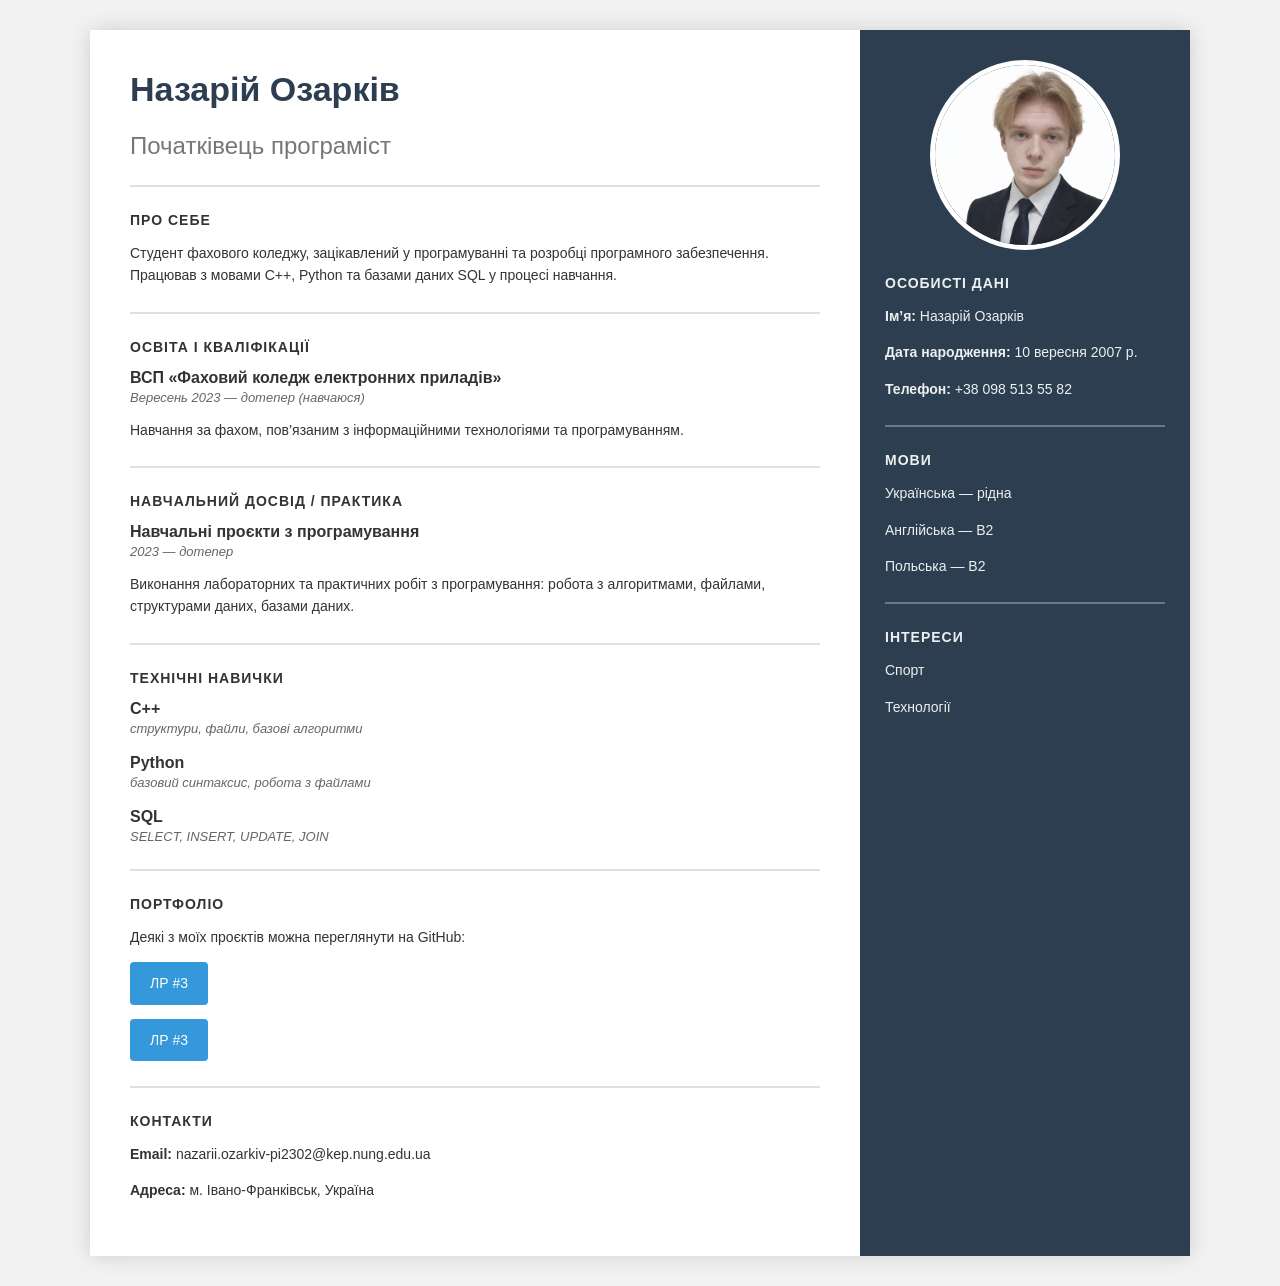
==== index.html @ 941fafd8 "Update index.html" ====
<!DOCTYPE html>
<html lang="uk">
<head>
    <meta charset="UTF-8">
    <title>Резюме</title>
    <link rel="stylesheet" href="LR3/styles/main.css">
</head>
<body>

<div class="container">

    <main class="content">

        <h1>Назарій Озарків</h1>
        <h2>Початківець програміст</h2>

        <div class="divider"></div>

        <section>
            <h3>Про себе</h3>
            <p>
                Студент фахового коледжу, зацікавлений у програмуванні та розробці програмного
                забезпечення. Працював з мовами C++, Python та базами даних SQL у процесі навчання.
            </p>
        </section>

        <div class="divider"></div>

        <section>
            <h3>Освіта і кваліфікації</h3>

            <div class="cv-item">
                <div class="cv-title">
                    ВСП «Фаховий коледж електронних приладів»
                </div>
                <div class="cv-subtitle">
                    Вересень 2023 — дотепер (навчаюся)
                </div>
                <p>
                    Навчання за фахом, пов’язаним з інформаційними технологіями та програмуванням.
                </p>
            </div>
        </section>

        <div class="divider"></div>

        <section>
            <h3>Навчальний досвід / практика</h3>

            <div class="cv-item">
                <div class="cv-title">Навчальні проєкти з програмування</div>
                <div class="cv-subtitle">2023 — дотепер</div>
                <p>
                    Виконання лабораторних та практичних робіт з програмування:
                    робота з алгоритмами, файлами, структурами даних, базами даних.
                </p>
            </div>
        </section>

        <div class="divider"></div>

        <section>
            <h3>Технічні навички</h3>

            <div class="cv-item">
                <div class="cv-title">C++</div>
                <div class="cv-subtitle">структури, файли, базові алгоритми</div>
            </div>

            <div class="cv-item">
                <div class="cv-title">Python</div>
                <div class="cv-subtitle">базовий синтаксис, робота з файлами</div>
            </div>

            <div class="cv-item">
                <div class="cv-title">SQL</div>
                <div class="cv-subtitle">SELECT, INSERT, UPDATE, JOIN</div>
            </div>
        </section>

        <div class="divider"></div>

        <section>
            <h3>Портфоліо</h3>
            <p>Деякі з моїх проєктів можна переглянути на GitHub:</p>
            <p><a href="LR1/individua_LR1/index.html" class="button">ЛР #3</a></p>
            <p><a href="LR3/menu.html" class="button">ЛР #3</a></p>
        </section>

        <div class="divider"></div>

        <section>
            <h3>Контакти</h3>
            <p><strong>Email:</strong> nazarii.ozarkiv-pi2302@kep.nung.edu.ua</p>
            <p><strong>Адреса:</strong> м. Івано-Франківськ, Україна</p>
        </section>

    </main>

    <aside class="sidebar">

        <div class="avatar">
            <img src="photo.png" alt="Фото" class="avatar-img">
        </div>

        <h3>Особисті дані</h3>
        <p><strong>Ім’я:</strong> Назарій Озарків</p>
        <p><strong>Дата народження:</strong> 10 вересня 2007 р.</p>
        <p><strong>Телефон:</strong> +38 098 513 55 82</p>

        <div class="divider"></div>

        <h3>Мови</h3>
        <p>Українська — рідна</p>
        <p>Англійська — B2</p>
        <p>Польська — B2</p>

        <div class="divider"></div>

        <h3>Інтереси</h3>
        <p>Спорт</p>
        <p>Технології</p>

    </aside>

</div>

</body>
</html>
---- LR3/styles/main.css ----
body {
    margin: 0;
    font-family: Arial, sans-serif;
    background: #f2f2f2;
    color: #333;
}

.container {
    display: flex;
    max-width: 1100px;
    margin: 30px auto;
    background: white;
    box-shadow: 0 0 20px rgba(0,0,0,0.15);
}

.content {
    width: 70%;
    padding: 40px;
    box-sizing: border-box;
}

.sidebar {
    width: 30%;
    background: #2c3e50;
    color: #ecf0f1;
    padding: 30px 25px;
    box-sizing: border-box;
}

.avatar {
    width: 180px;
    height: 180px;
    margin: 0 auto 25px;
    border-radius: 50%;
    overflow: hidden;
    border: 5px solid #ffffff;
}

.avatar-img {
    width: 100%;
    height: 100%;
    object-fit: cover;
    display: block;
}

.divider {
    margin: 25px 0;
    border-bottom: 2px solid #e0e0e0;
}

.sidebar .divider {
    border-bottom: 2px solid rgba(255,255,255,0.3);
}


h1 {
    margin-top: 0;
    font-size: 34px;
    color: #2c3e50;
}

h2 {
    font-weight: normal;
    color: #777;
    margin-top: 5px;
}

h3 {
    text-transform: uppercase;
    font-size: 14px;
    letter-spacing: 1px;
}


.cv-item {
    margin-bottom: 18px;
}

.cv-title {
    font-weight: bold;
    font-size: 16px;
}

.cv-subtitle {
    font-size: 13px;
    font-style: italic;
    color: #666;
    margin-top: 3px;
}

p {
    font-size: 14px;
    line-height: 1.6;
}

.sidebar p {
    font-size: 14px;
}

/* button link style */
a.button {
    display: inline-block;
    padding: 10px 20px;
    background-color: #3498db;
    color: #fff;
    text-decoration: none;
    border-radius: 4px;
    transition: background-color 0.3s;
}
a.button:hover {
    background-color: #2980b9;
}
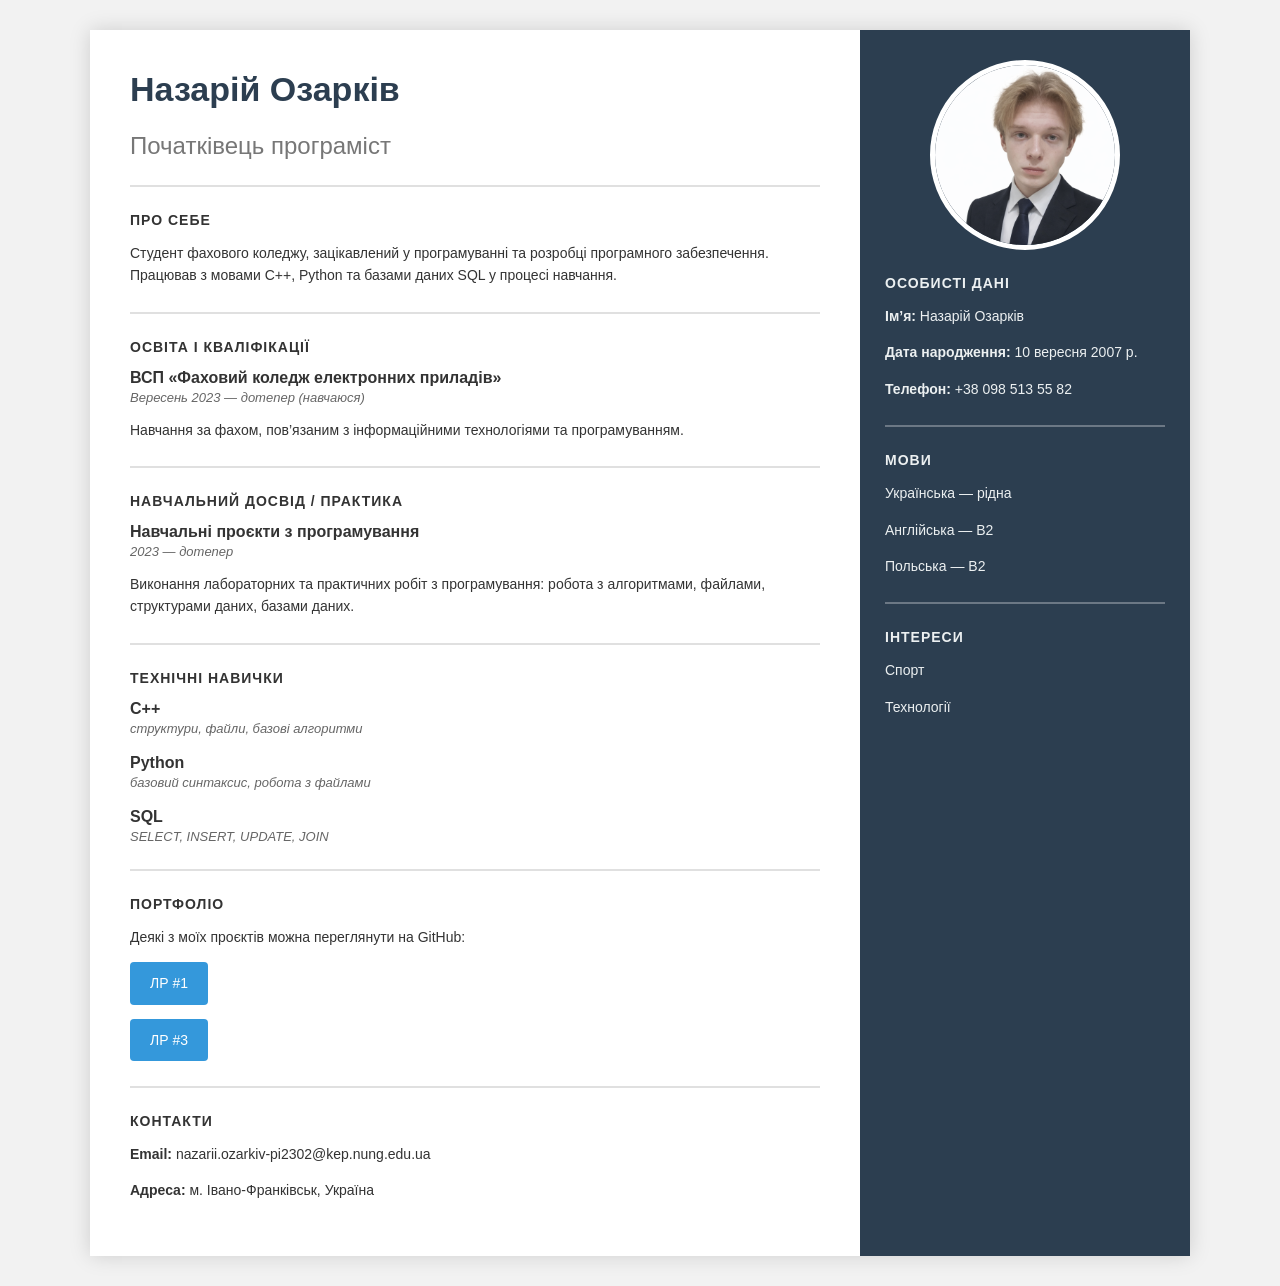
==== commit 9e9c1257: "Update index.html" ====
--- a/index.html
+++ b/index.html
@@ -83,7 +83,7 @@
         <section>
             <h3>Портфоліо</h3>
             <p>Деякі з моїх проєктів можна переглянути на GitHub:</p>
-            <p><a href="LR1/individua_LR1/index.html" class="button">ЛР #3</a></p>
+            <p><a href="LR1/individua_LR1/index.html" class="button">ЛР #1</a></p>
             <p><a href="LR3/menu.html" class="button">ЛР #3</a></p>
         </section>
 
@@ -134,3 +134,4 @@
 
 
 
+
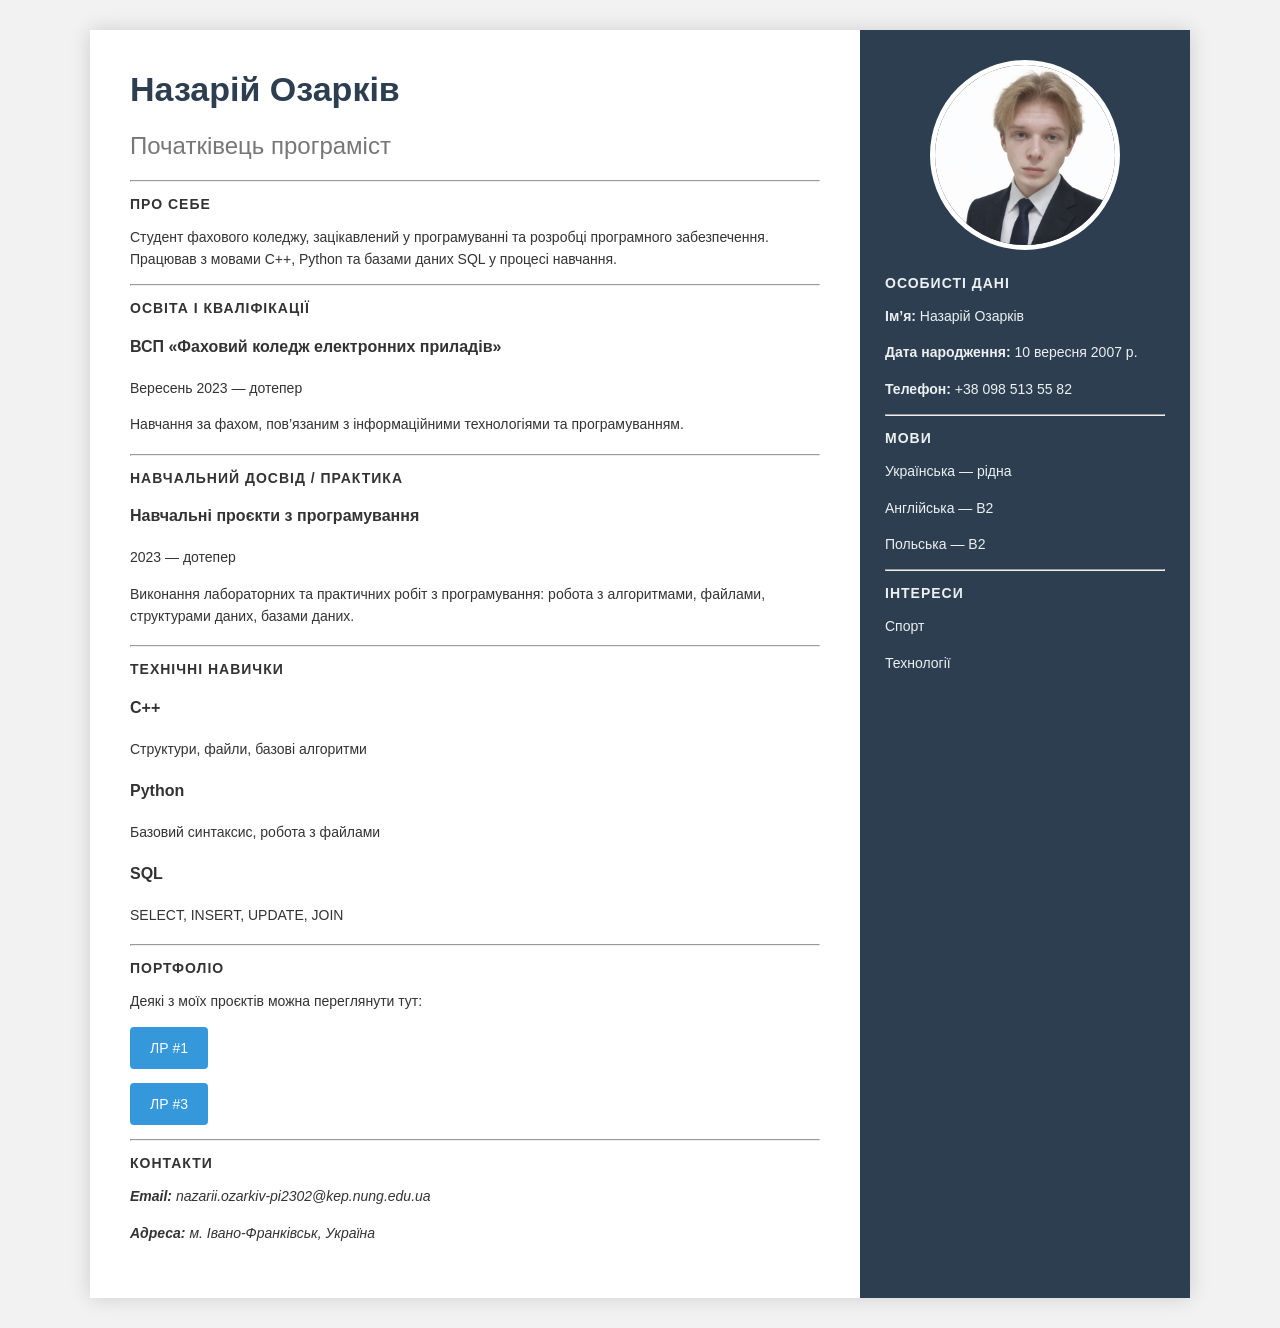
==== commit 063f0833: "Update index.html" ====
--- a/index.html
+++ b/index.html
@@ -7,131 +7,116 @@
 </head>
 <body>
 
-<div class="container">
+    <div class="container">
+        <main class="content">
+            <header>
+                <h1>Назарій Озарків</h1>
+                <h2>Початківець програміст</h2>
+            </header>
+            <hr>
+            <section>
+                <h3>Про себе</h3>
+                <p>
+                    Студент фахового коледжу, зацікавлений у програмуванні та розробці програмного
+                    забезпечення. Працював з мовами C++, Python та базами даних SQL у процесі навчання.
+                </p>
+            </section>
 
-    <main class="content">
+            <hr>
 
-        <h1>Назарій Озарків</h1>
-        <h2>Початківець програміст</h2>
+            <section>
+                <h3>Освіта і кваліфікації</h3>
+                <article class="cv-item">
+                    <h4>ВСП «Фаховий коледж електронних приладів»</h4>
+                    <p>
+                        <time datetime="2023-09">Вересень 2023</time> — дотепер
+                    </p>
+                    <p>
+                        Навчання за фахом, пов’язаним з інформаційними технологіями та програмуванням.
+                    </p>
+                </article>
+            </section>
+            <hr>
+            <section>
+                <h3>Навчальний досвід / практика</h3>
 
-        <div class="divider"></div>
+                <article class="cv-item">
+                    <h4>Навчальні проєкти з програмування</h4>
+                    <p>
+                        <time datetime="2023">2023</time> — дотепер
+                    </p>
+                    <p>
+                        Виконання лабораторних та практичних робіт з програмування:
+                        робота з алгоритмами, файлами, структурами даних, базами даних.
+                    </p>
+                </article>
+            </section>
+            <hr>
+            <section>
+                <h3>Технічні навички</h3>
 
-        <section>
-            <h3>Про себе</h3>
-            <p>
-                Студент фахового коледжу, зацікавлений у програмуванні та розробці програмного
-                забезпечення. Працював з мовами C++, Python та базами даних SQL у процесі навчання.
-            </p>
-        </section>
+                <article class="cv-item">
+                    <h4>C++</h4>
+                    <p>Структури, файли, базові алгоритми</p>
+                </article>
 
-        <div class="divider"></div>
+                <article class="cv-item">
+                    <h4>Python</h4>
+                    <p>Базовий синтаксис, робота з файлами</p>
+                </article>
 
-        <section>
-            <h3>Освіта і кваліфікації</h3>
+                <article class="cv-item">
+                    <h4>SQL</h4>
+                    <p>SELECT, INSERT, UPDATE, JOIN</p>
+                </article>
+            </section>
+            <hr>
+            <section>
+                <h3>Портфоліо</h3>
+                <p>Деякі з моїх проєктів можна переглянути тут:</p>
+                <nav>
+                    <p><a href="LR1/individual_LR1/index.html" class="button">ЛР #1</a></p>
+                    <p><a href="LR3/menu.html" class="button">ЛР #3</a></p>
+                </nav>
+            </section>
+            <hr>
+            <footer>
+                <h3>Контакти</h3>
+                <address>
+                    <p><strong>Email:</strong> nazarii.ozarkiv-pi2302@kep.nung.edu.ua</p>
+                    <p><strong>Адреса:</strong> м. Івано-Франківськ, Україна</p>
+                </address>
+            </footer>
+        </main>
 
-            <div class="cv-item">
-                <div class="cv-title">
-                    ВСП «Фаховий коледж електронних приладів»
-                </div>
-                <div class="cv-subtitle">
-                    Вересень 2023 — дотепер (навчаюся)
-                </div>
-                <p>
-                    Навчання за фахом, пов’язаним з інформаційними технологіями та програмуванням.
-                </p>
-            </div>
-        </section>
+        <aside class="sidebar">
 
-        <div class="divider"></div>
+            <figure class="avatar">
+                <img src="photo.png" alt="Фото Назарія Озарківа" class="avatar-img">
+                <figcaption>Фото</figcaption>
+            </figure>
 
-        <section>
-            <h3>Навчальний досвід / практика</h3>
-
-            <div class="cv-item">
-                <div class="cv-title">Навчальні проєкти з програмування</div>
-                <div class="cv-subtitle">2023 — дотепер</div>
-                <p>
-                    Виконання лабораторних та практичних робіт з програмування:
-                    робота з алгоритмами, файлами, структурами даних, базами даних.
-                </p>
-            </div>
-        </section>
-
-        <div class="divider"></div>
-
-        <section>
-            <h3>Технічні навички</h3>
-
-            <div class="cv-item">
-                <div class="cv-title">C++</div>
-                <div class="cv-subtitle">структури, файли, базові алгоритми</div>
-            </div>
-
-            <div class="cv-item">
-                <div class="cv-title">Python</div>
-                <div class="cv-subtitle">базовий синтаксис, робота з файлами</div>
-            </div>
-
-            <div class="cv-item">
-                <div class="cv-title">SQL</div>
-                <div class="cv-subtitle">SELECT, INSERT, UPDATE, JOIN</div>
-            </div>
-        </section>
-
-        <div class="divider"></div>
-
-        <section>
-            <h3>Портфоліо</h3>
-            <p>Деякі з моїх проєктів можна переглянути на GitHub:</p>
-            <p><a href="LR1/individua_LR1/index.html" class="button">ЛР #1</a></p>
-            <p><a href="LR3/menu.html" class="button">ЛР #3</a></p>
-        </section>
-
-        <div class="divider"></div>
-
-        <section>
-            <h3>Контакти</h3>
-            <p><strong>Email:</strong> nazarii.ozarkiv-pi2302@kep.nung.edu.ua</p>
-            <p><strong>Адреса:</strong> м. Івано-Франківськ, Україна</p>
-        </section>
-
-    </main>
-
-    <aside class="sidebar">
-
-        <div class="avatar">
-            <img src="photo.png" alt="Фото" class="avatar-img">
-        </div>
-
-        <h3>Особисті дані</h3>
-        <p><strong>Ім’я:</strong> Назарій Озарків</p>
-        <p><strong>Дата народження:</strong> 10 вересня 2007 р.</p>
-        <p><strong>Телефон:</strong> +38 098 513 55 82</p>
-
-        <div class="divider"></div>
-
-        <h3>Мови</h3>
-        <p>Українська — рідна</p>
-        <p>Англійська — B2</p>
-        <p>Польська — B2</p>
-
-        <div class="divider"></div>
-
-        <h3>Інтереси</h3>
-        <p>Спорт</p>
-        <p>Технології</p>
-
-    </aside>
-
-</div>
+            <section>
+                <h3>Особисті дані</h3>
+                <p><strong>Ім’я:</strong> Назарій Озарків</p>
+                <p><strong>Дата народження:</strong> <time datetime="2007-09-10">10 вересня 2007 р.</time></p>
+                <p><strong>Телефон:</strong> +38 098 513 55 82</p>
+            </section>
+            <hr>
+            <section>
+                <h3>Мови</h3>
+                <p>Українська — рідна</p>
+                <p>Англійська — B2</p>
+                <p>Польська — B2</p>
+            </section>
+            <hr>
+            <section>
+                <h3>Інтереси</h3>
+                <p>Спорт</p>
+                <p>Технології</p>
+            </section>
+        </aside>
+    </div>
 
 </body>
 </html>
-
-
-
-
-
-
-
-
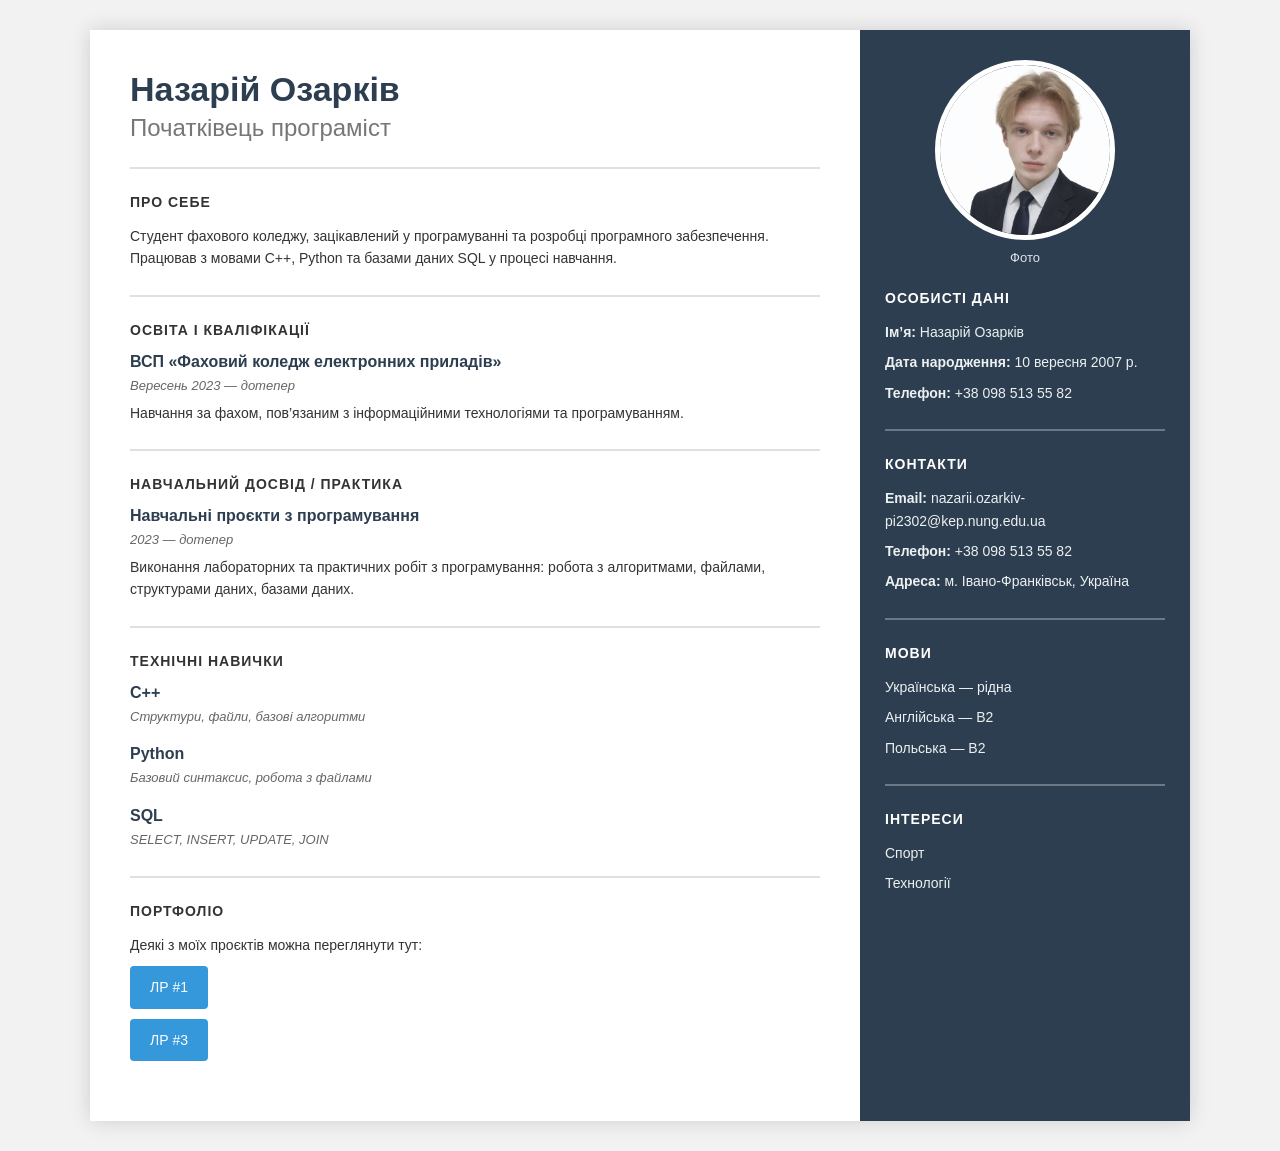
==== commit c337dcaf: "Update index.html" ====
--- a/index.html
+++ b/index.html
@@ -6,7 +6,6 @@
     <link rel="stylesheet" href="LR3/styles/main.css">
 </head>
 <body>
-
     <div class="container">
         <main class="content">
             <header>
@@ -39,7 +38,6 @@
             <hr>
             <section>
                 <h3>Навчальний досвід / практика</h3>
-
                 <article class="cv-item">
                     <h4>Навчальні проєкти з програмування</h4>
                     <p>
@@ -70,7 +68,9 @@
                     <p>SELECT, INSERT, UPDATE, JOIN</p>
                 </article>
             </section>
+
             <hr>
+
             <section>
                 <h3>Портфоліо</h3>
                 <p>Деякі з моїх проєктів можна переглянути тут:</p>
@@ -79,14 +79,6 @@
                     <p><a href="LR3/menu.html" class="button">ЛР #3</a></p>
                 </nav>
             </section>
-            <hr>
-            <footer>
-                <h3>Контакти</h3>
-                <address>
-                    <p><strong>Email:</strong> nazarii.ozarkiv-pi2302@kep.nung.edu.ua</p>
-                    <p><strong>Адреса:</strong> м. Івано-Франківськ, Україна</p>
-                </address>
-            </footer>
         </main>
 
         <aside class="sidebar">
@@ -104,6 +96,15 @@
             </section>
             <hr>
             <section>
+                <h3>Контакти</h3>
+                <address>
+                    <p><strong>Email:</strong> nazarii.ozarkiv-pi2302@kep.nung.edu.ua</p>
+                    <p><strong>Телефон:</strong> +38 098 513 55 82</p>
+                    <p><strong>Адреса:</strong> м. Івано-Франківськ, Україна</p>
+                </address>
+            </section>
+            <hr>
+            <section>
                 <h3>Мови</h3>
                 <p>Українська — рідна</p>
                 <p>Англійська — B2</p>
@@ -115,7 +116,9 @@
                 <p>Спорт</p>
                 <p>Технології</p>
             </section>
+
         </aside>
+
     </div>
 
 </body>
--- a/LR3/styles/main.css
+++ b/LR3/styles/main.css
@@ -9,8 +9,8 @@
     display: flex;
     max-width: 1100px;
     margin: 30px auto;
-    background: white;
-    box-shadow: 0 0 20px rgba(0,0,0,0.15);
+    background: #ffffff;
+    box-shadow: 0 0 20px rgba(0, 0, 0, 0.15);
 }
 
 .content {
@@ -27,77 +27,117 @@
     box-sizing: border-box;
 }
 
-.avatar {
+header {
+    margin-bottom: 10px;
+}
+
+main section,
+main footer,
+aside section {
+    margin-bottom: 20px;
+}
+
+figure.avatar {
+    width: 180px;
+    margin: 0 auto 25px;
+    text-align: center;
+}
+
+.avatar-img {
     width: 180px;
     height: 180px;
-    margin: 0 auto 25px;
+    object-fit: cover;
+    display: block;
     border-radius: 50%;
     overflow: hidden;
     border: 5px solid #ffffff;
+    box-sizing: border-box;
 }
 
-.avatar-img {
-    width: 100%;
-    height: 100%;
-    object-fit: cover;
-    display: block;
+figcaption {
+    margin-top: 10px;
+    font-size: 13px;
+    color: #dfe6e9;
 }
 
-.divider {
+hr {
     margin: 25px 0;
+    border: none;
     border-bottom: 2px solid #e0e0e0;
 }
 
-.sidebar .divider {
-    border-bottom: 2px solid rgba(255,255,255,0.3);
+.sidebar hr {
+    border-bottom: 2px solid rgba(255, 255, 255, 0.3);
 }
-
 
 h1 {
     margin-top: 0;
+    margin-bottom: 5px;
     font-size: 34px;
     color: #2c3e50;
 }
 
 h2 {
+    margin-top: 5px;
+    margin-bottom: 0;
     font-weight: normal;
     color: #777;
-    margin-top: 5px;
 }
 
 h3 {
     text-transform: uppercase;
     font-size: 14px;
     letter-spacing: 1px;
+    margin-bottom: 15px;
 }
 
+h4 {
+    margin: 0 0 5px 0;
+    font-size: 16px;
+    color: #2c3e50;
+}
+
+.sidebar h3,
+.sidebar h4 {
+    color: #ffffff;
+}
 
 .cv-item {
     margin-bottom: 18px;
 }
 
-.cv-title {
-    font-weight: bold;
-    font-size: 16px;
+.cv-item p {
+    margin: 5px 0;
 }
 
-.cv-subtitle {
+main .cv-item p:first-of-type {
     font-size: 13px;
     font-style: italic;
     color: #666;
-    margin-top: 3px;
 }
 
 p {
     font-size: 14px;
     line-height: 1.6;
+    margin: 8px 0;
 }
 
 .sidebar p {
     font-size: 14px;
 }
 
-/* button link style */
+nav p {
+    margin: 10px 0;
+}
+
+address {
+    font-style: normal;
+}
+
+time {
+    font-style: inherit;
+}
+
 a.button {
     display: inline-block;
     padding: 10px 20px;
@@ -107,6 +147,7 @@
     border-radius: 4px;
     transition: background-color 0.3s;
 }
+
 a.button:hover {
     background-color: #2980b9;
-}+}
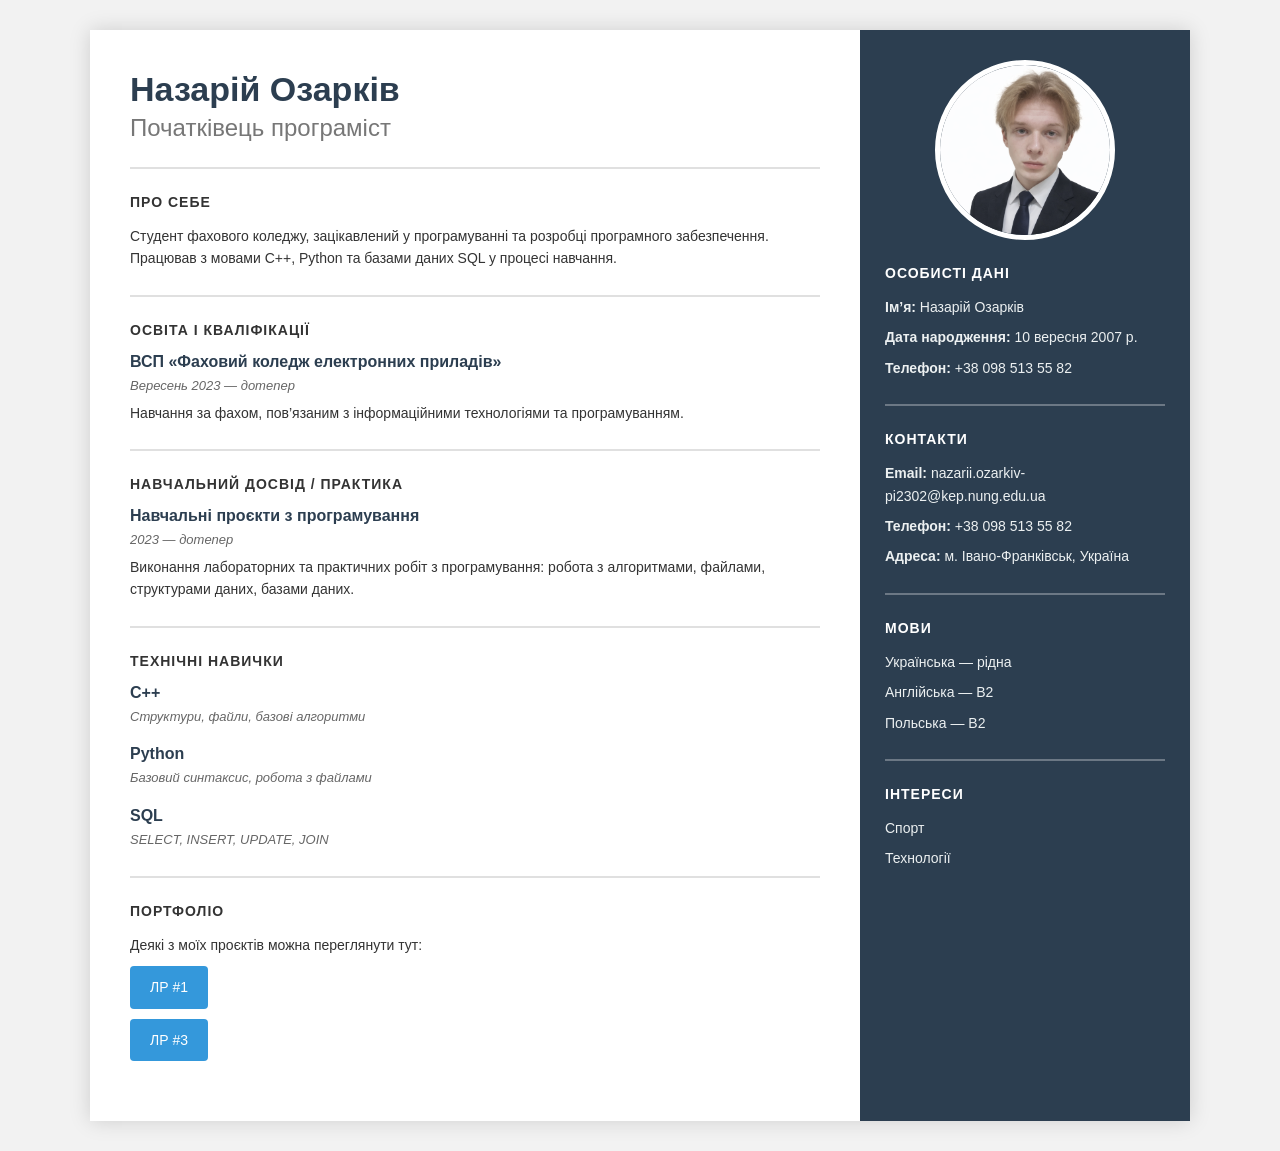
==== commit a3dbd490: "Update index.html" ====
--- a/index.html
+++ b/index.html
@@ -85,7 +85,6 @@
 
             <figure class="avatar">
                 <img src="photo.png" alt="Фото Назарія Озарківа" class="avatar-img">
-                <figcaption>Фото</figcaption>
             </figure>
 
             <section>
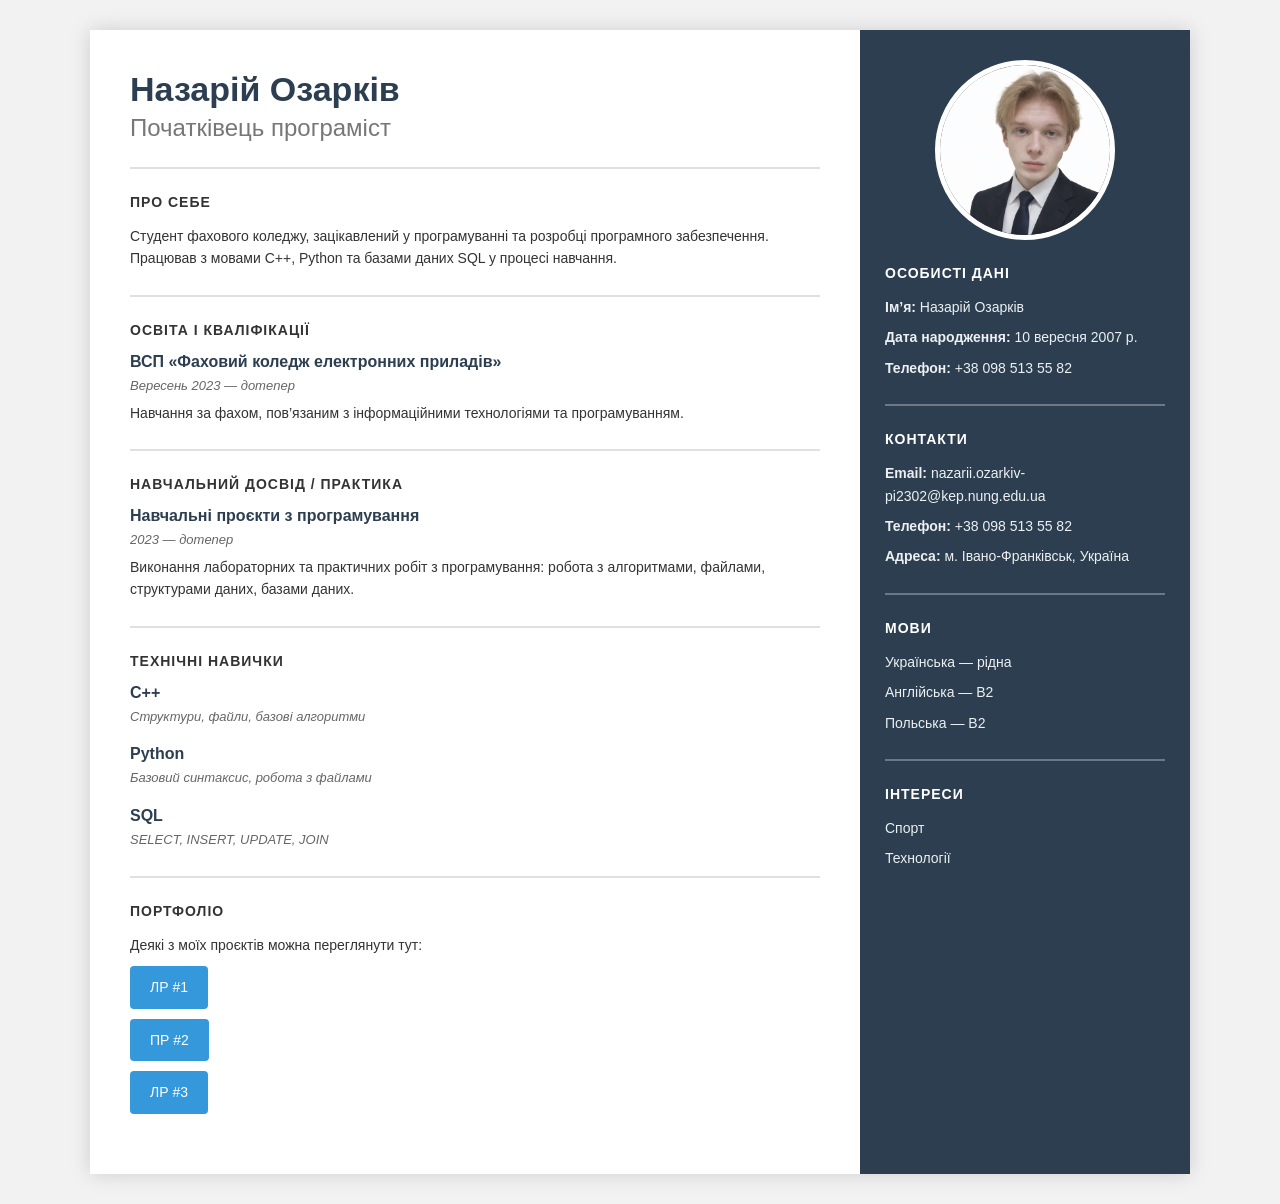
==== commit b5eb4835: "Update index.html" ====
--- a/index.html
+++ b/index.html
@@ -76,6 +76,7 @@
                 <p>Деякі з моїх проєктів можна переглянути тут:</p>
                 <nav>
                     <p><a href="LR1/individual_LR1/index.html" class="button">ЛР #1</a></p>
+                    <p><a href="PR2/menu.html" class="button">ПР #2</a></p>
                     <p><a href="LR3/menu.html" class="button">ЛР #3</a></p>
                 </nav>
             </section>
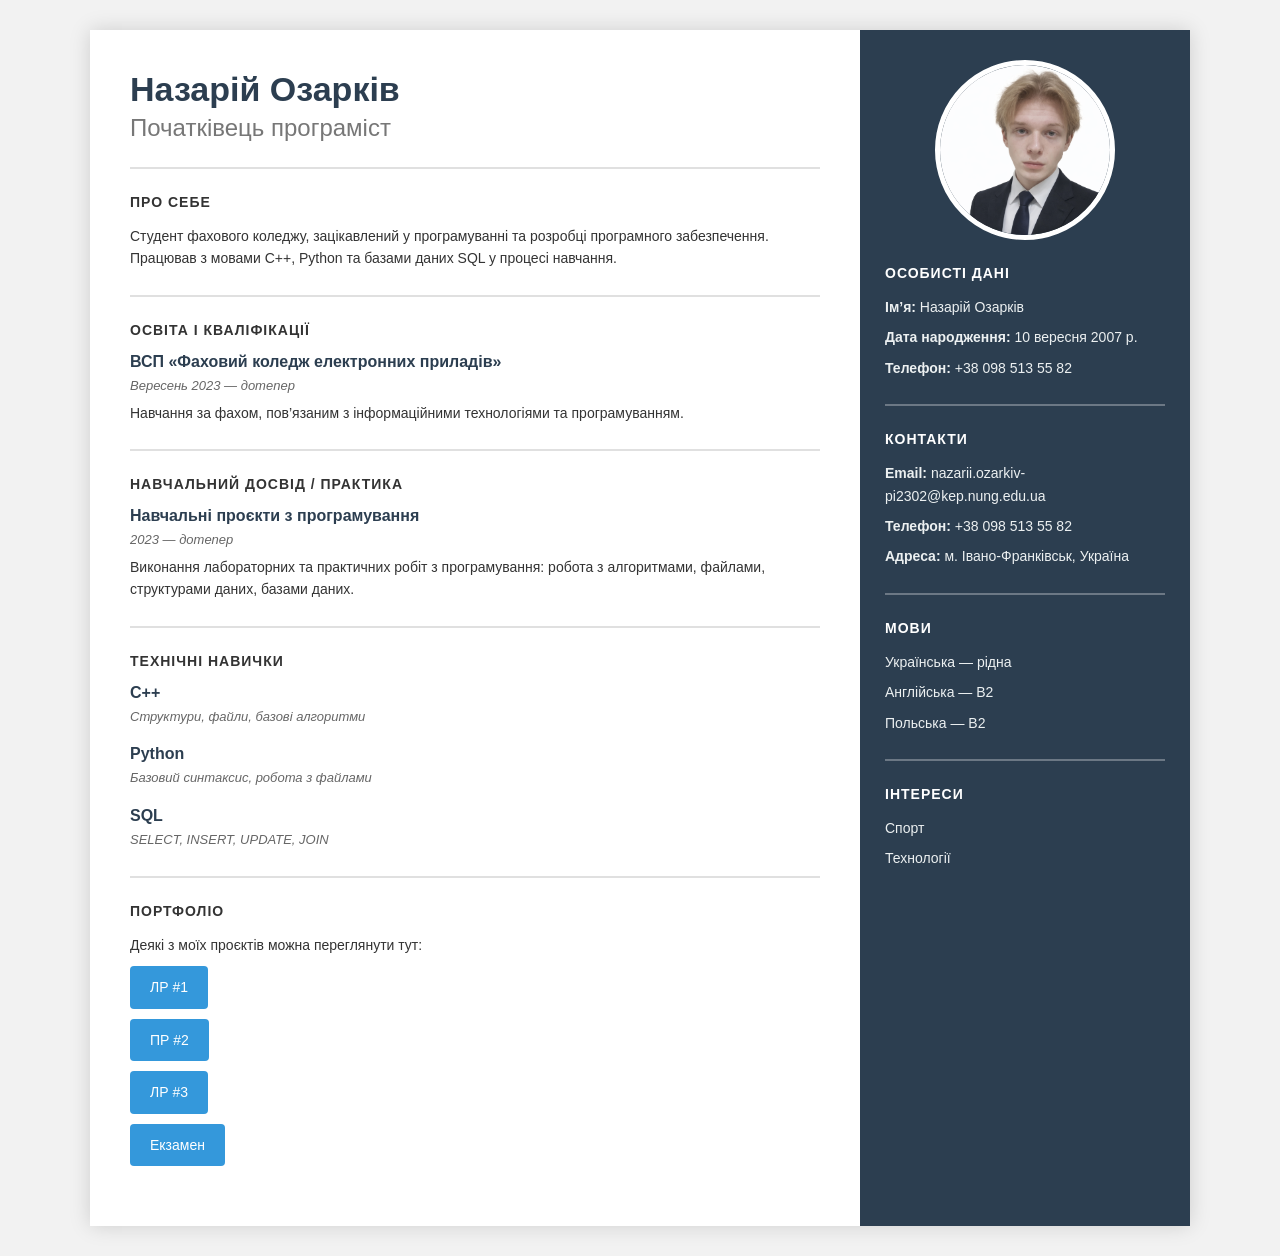
==== commit f6363ddc: "Update index.html" ====
--- a/index.html
+++ b/index.html
@@ -78,6 +78,7 @@
                     <p><a href="LR1/individual_LR1/index.html" class="button">ЛР #1</a></p>
                     <p><a href="PR2/menu.html" class="button">ПР #2</a></p>
                     <p><a href="LR3/menu.html" class="button">ЛР #3</a></p>
+                    <p><a href="Екзамен/index.html" class="button">Екзамен</a></p>
                 </nav>
             </section>
         </main>
